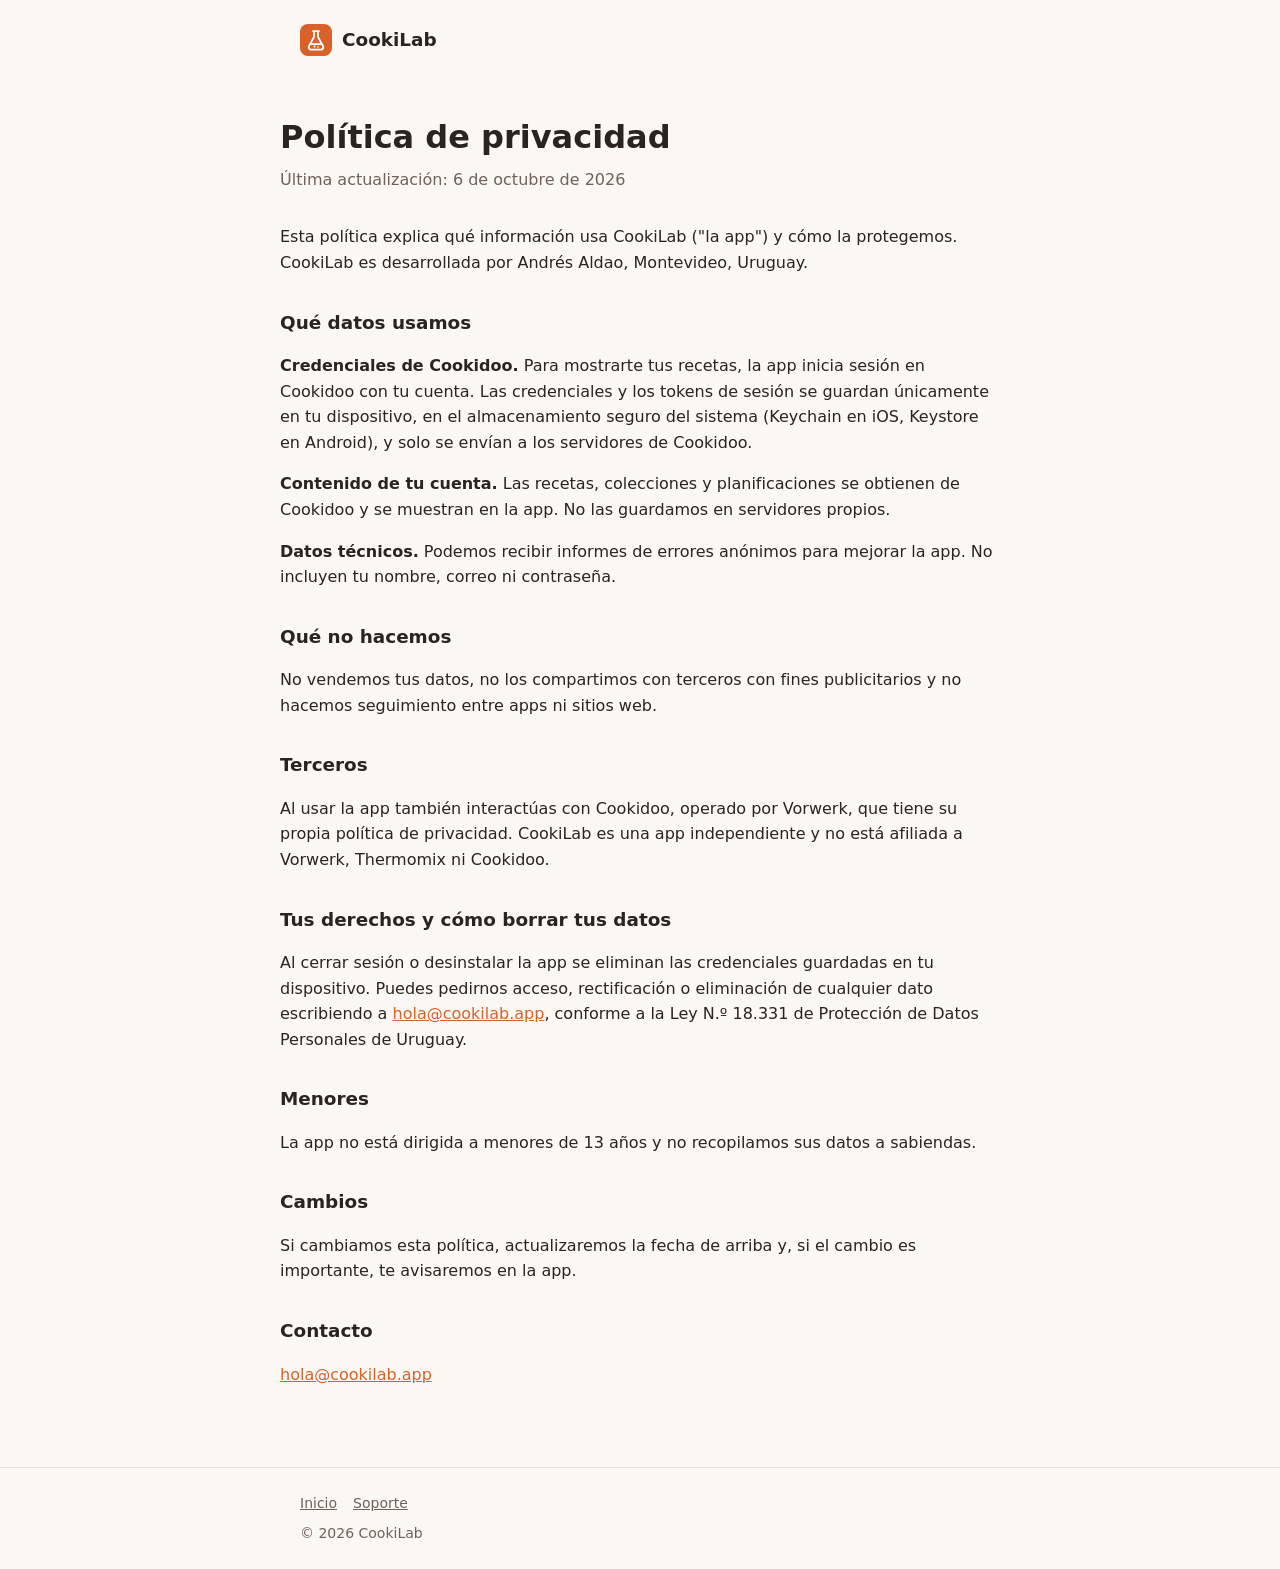
==== privacidad/index.html @ 52639d00 "Add files via upload" ====
<!doctype html>
<html lang="es">
<head>
  <meta charset="utf-8">
  <meta name="viewport" content="width=device-width, initial-scale=1">
  <title>Política de privacidad · CookiLab</title>
  <link rel="icon" href="/logo.svg" type="image/svg+xml">
  <link rel="stylesheet" href="/style.css">
</head>
<body>
  <header><div class="wrap"><a class="brand" href="/"><img src="/logo.svg" alt="" width="32" height="32">CookiLab</a></div></header>
  <main class="wrap doc">
    <!-- BORRADOR: revisar que coincida con lo que la app hace realmente antes de publicarla en las tiendas. -->
    <h1>Política de privacidad</h1>
    <p class="updated">Última actualización: 6 de octubre de 2026</p>

    <p>Esta política explica qué información usa CookiLab ("la app") y cómo la protegemos. CookiLab es desarrollada por Andrés Aldao, Montevideo, Uruguay.</p>

    <h2>Qué datos usamos</h2>
    <p><strong>Credenciales de Cookidoo.</strong> Para mostrarte tus recetas, la app inicia sesión en Cookidoo con tu cuenta. Las credenciales y los tokens de sesión se guardan únicamente en tu dispositivo, en el almacenamiento seguro del sistema (Keychain en iOS, Keystore en Android), y solo se envían a los servidores de Cookidoo.</p>
    <p><strong>Contenido de tu cuenta.</strong> Las recetas, colecciones y planificaciones se obtienen de Cookidoo y se muestran en la app. No las guardamos en servidores propios.</p>
    <p><strong>Datos técnicos.</strong> Podemos recibir informes de errores anónimos para mejorar la app. No incluyen tu nombre, correo ni contraseña.</p>

    <h2>Qué no hacemos</h2>
    <p>No vendemos tus datos, no los compartimos con terceros con fines publicitarios y no hacemos seguimiento entre apps ni sitios web.</p>

    <h2>Terceros</h2>
    <p>Al usar la app también interactúas con Cookidoo, operado por Vorwerk, que tiene su propia política de privacidad. CookiLab es una app independiente y no está afiliada a Vorwerk, Thermomix ni Cookidoo.</p>

    <h2>Tus derechos y cómo borrar tus datos</h2>
    <p>Al cerrar sesión o desinstalar la app se eliminan las credenciales guardadas en tu dispositivo. Puedes pedirnos acceso, rectificación o eliminación de cualquier dato escribiendo a <a href="mailto:hola@cookilab.app">hola@cookilab.app</a>, conforme a la Ley N.º 18.331 de Protección de Datos Personales de Uruguay.</p>

    <h2>Menores</h2>
    <p>La app no está dirigida a menores de 13 años y no recopilamos sus datos a sabiendas.</p>

    <h2>Cambios</h2>
    <p>Si cambiamos esta política, actualizaremos la fecha de arriba y, si el cambio es importante, te avisaremos en la app.</p>

    <h2>Contacto</h2>
    <p><a href="mailto:hola@cookilab.app">hola@cookilab.app</a></p>
  </main>
  <footer>
    <div class="wrap">
      <nav><a href="/">Inicio</a><a href="/soporte/">Soporte</a></nav>
      <div>© 2026 CookiLab</div>
    </div>
  </footer>
</body>
</html>
---- style.css ----
:root {
  --bg: #fbf7f2;
  --surface: #ffffff;
  --text: #2b2320;
  --muted: #6f625b;
  --accent: #d9622b;
  --accent-ink: #ffffff;
  --border: #eadfd5;
}
@media (prefers-color-scheme: dark) {
  :root {
    --bg: #1b1715;
    --surface: #25201d;
    --text: #f3ebe4;
    --muted: #b3a59b;
    --accent: #ef7a43;
    --accent-ink: #1b1715;
    --border: #3a322d;
  }
}
* { box-sizing: border-box; }
html, body { margin: 0; }
body {
  background: var(--bg);
  color: var(--text);
  font-family: system-ui, -apple-system, "Segoe UI", Roboto, sans-serif;
  line-height: 1.6;
  min-height: 100vh;
  display: flex;
  flex-direction: column;
}
a { color: var(--accent); }
.wrap { width: 100%; max-width: 720px; margin: 0 auto; padding: 0 20px; }

header { padding: 24px 0; }
.brand { display: inline-flex; align-items: center; gap: 10px; text-decoration: none; color: var(--text); font-weight: 700; font-size: 1.15rem; }
.brand svg { width: 32px; height: 32px; }

main { flex: 1; }

.hero { text-align: center; padding: 48px 0 64px; }
.hero .logo { width: 96px; height: 96px; margin-bottom: 16px; }
.hero h1 { font-size: clamp(2.2rem, 7vw, 3.2rem); line-height: 1.1; margin: 0 0 12px; letter-spacing: -0.02em; }
.hero p { color: var(--muted); font-size: 1.15rem; margin: 0 auto 32px; max-width: 30em; }

.stores { display: flex; gap: 12px; justify-content: center; flex-wrap: wrap; }
.store {
  display: inline-flex; align-items: center; gap: 10px;
  padding: 12px 20px; border-radius: 12px;
  background: var(--text); color: var(--bg);
  text-decoration: none; font-weight: 600; min-width: 200px; justify-content: center;
}
.store small { display: block; font-weight: 400; font-size: 0.75rem; opacity: 0.8; line-height: 1.2; }
.store span { text-align: left; line-height: 1.2; }
.store svg { width: 24px; height: 24px; flex: none; }
.store.soon { opacity: 0.55; pointer-events: none; }

.features { display: grid; grid-template-columns: repeat(auto-fit, minmax(180px, 1fr)); gap: 16px; padding-bottom: 64px; }
.card { background: var(--surface); border: 1px solid var(--border); border-radius: 16px; padding: 20px; }
.card h3 { margin: 0 0 6px; font-size: 1rem; }
.card p { margin: 0; color: var(--muted); font-size: 0.95rem; }

.doc { padding: 24px 0 64px; }
.doc h1 { font-size: 2rem; margin: 0 0 4px; }
.doc .updated { color: var(--muted); margin: 0 0 32px; }
.doc h2 { font-size: 1.15rem; margin: 32px 0 8px; }

footer { border-top: 1px solid var(--border); padding: 24px 0; color: var(--muted); font-size: 0.875rem; }
footer nav { display: flex; gap: 16px; margin-bottom: 8px; flex-wrap: wrap; }
footer a { color: var(--muted); }
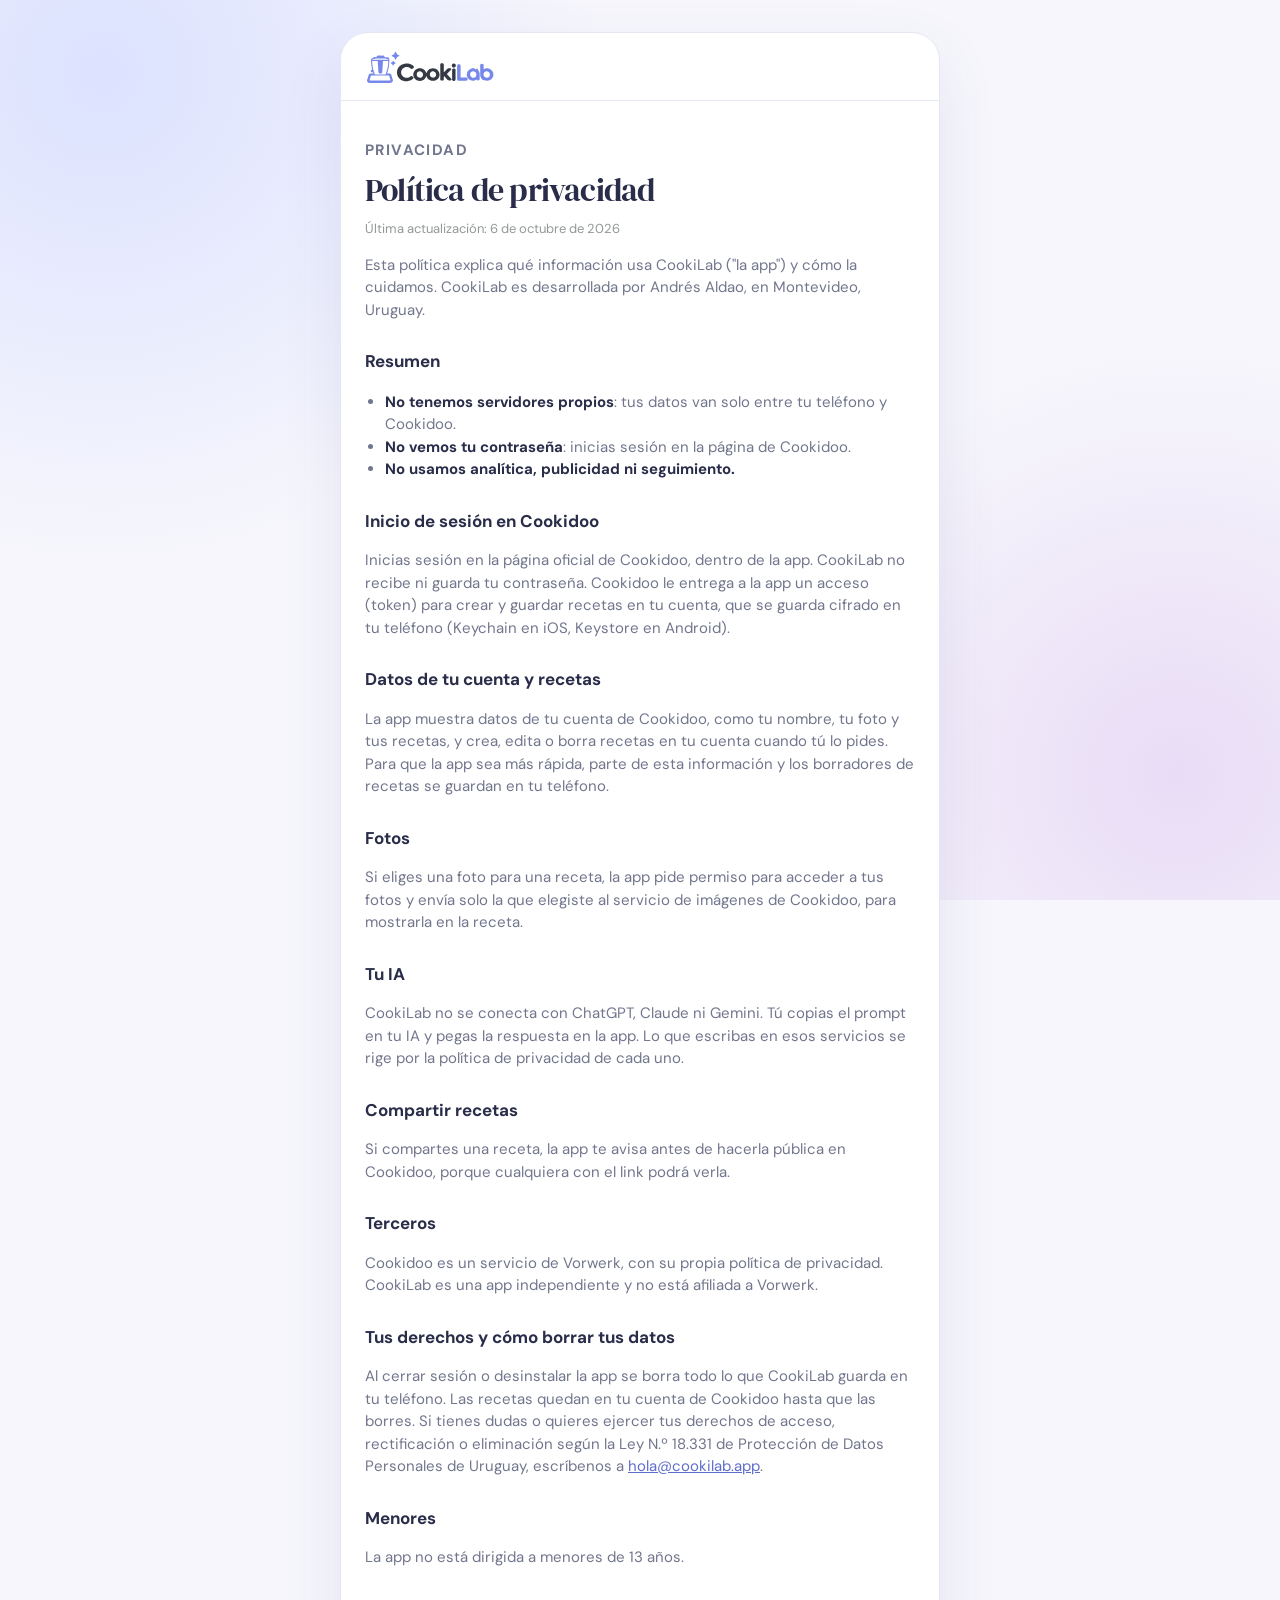
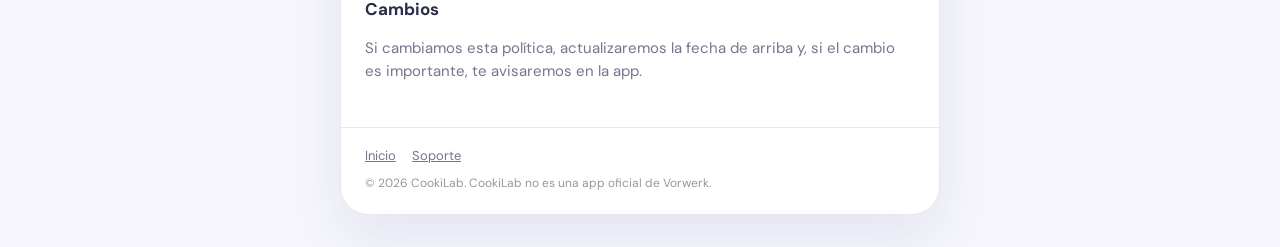
==== commit 362632ca: "Usar la identidad visual de la app: tokens, tipografías, logo e íconos Actualiza también la política" ====
--- a/privacidad/index.html
+++ b/privacidad/index.html
@@ -4,46 +4,68 @@
   <meta charset="utf-8">
   <meta name="viewport" content="width=device-width, initial-scale=1">
   <title>Política de privacidad · CookiLab</title>
-  <link rel="icon" href="/logo.svg" type="image/svg+xml">
+  <meta name="theme-color" content="#f6f6fc" media="(prefers-color-scheme: light)">
+  <meta name="theme-color" content="#161827" media="(prefers-color-scheme: dark)">
+  <link rel="icon" href="/img/favicon-32.png" type="image/png">
+  <link rel="apple-touch-icon" href="/img/apple-touch-icon.png">
+  <link rel="preconnect" href="https://fonts.googleapis.com">
+  <link rel="preconnect" href="https://fonts.gstatic.com" crossorigin>
+  <link href="https://fonts.googleapis.com/css2?family=DM+Sans:wght@400;500;700&family=DM+Serif+Display:ital@0;1&display=swap" rel="stylesheet">
   <link rel="stylesheet" href="/style.css">
 </head>
 <body>
-  <header><div class="wrap"><a class="brand" href="/"><img src="/logo.svg" alt="" width="32" height="32">CookiLab</a></div></header>
-  <main class="wrap doc">
-    <!-- BORRADOR: revisar que coincida con lo que la app hace realmente antes de publicarla en las tiendas. -->
-    <h1>Política de privacidad</h1>
-    <p class="updated">Última actualización: 6 de octubre de 2026</p>
+  <div class="app-card">
+    <header class="app-header">
+      <a href="/"><img src="/img/logo.svg" alt="CookiLab" width="131" height="34"></a>
+    </header>
 
-    <p>Esta política explica qué información usa CookiLab ("la app") y cómo la protegemos. CookiLab es desarrollada por Andrés Aldao, Montevideo, Uruguay.</p>
+    <!-- BORRADOR: revisar que coincida con lo que hace la app antes de publicarla en las tiendas. -->
+    <main class="app-body doc">
+      <p class="eyebrow">Privacidad</p>
+      <h1 class="display">Política de privacidad</h1>
+      <p class="updated">Última actualización: 6 de octubre de 2026</p>
 
-    <h2>Qué datos usamos</h2>
-    <p><strong>Credenciales de Cookidoo.</strong> Para mostrarte tus recetas, la app inicia sesión en Cookidoo con tu cuenta. Las credenciales y los tokens de sesión se guardan únicamente en tu dispositivo, en el almacenamiento seguro del sistema (Keychain en iOS, Keystore en Android), y solo se envían a los servidores de Cookidoo.</p>
-    <p><strong>Contenido de tu cuenta.</strong> Las recetas, colecciones y planificaciones se obtienen de Cookidoo y se muestran en la app. No las guardamos en servidores propios.</p>
-    <p><strong>Datos técnicos.</strong> Podemos recibir informes de errores anónimos para mejorar la app. No incluyen tu nombre, correo ni contraseña.</p>
+      <p>Esta política explica qué información usa CookiLab ("la app") y cómo la cuidamos. CookiLab es desarrollada por Andrés Aldao, en Montevideo, Uruguay.</p>
 
-    <h2>Qué no hacemos</h2>
-    <p>No vendemos tus datos, no los compartimos con terceros con fines publicitarios y no hacemos seguimiento entre apps ni sitios web.</p>
+      <h2>Resumen</h2>
+      <ul>
+        <li><strong>No tenemos servidores propios</strong>: tus datos van solo entre tu teléfono y Cookidoo.</li>
+        <li><strong>No vemos tu contraseña</strong>: inicias sesión en la página de Cookidoo.</li>
+        <li><strong>No usamos analítica, publicidad ni seguimiento.</strong></li>
+      </ul>
 
-    <h2>Terceros</h2>
-    <p>Al usar la app también interactúas con Cookidoo, operado por Vorwerk, que tiene su propia política de privacidad. CookiLab es una app independiente y no está afiliada a Vorwerk, Thermomix ni Cookidoo.</p>
+      <h2>Inicio de sesión en Cookidoo</h2>
+      <p>Inicias sesión en la página oficial de Cookidoo, dentro de la app. CookiLab no recibe ni guarda tu contraseña. Cookidoo le entrega a la app un acceso (token) para crear y guardar recetas en tu cuenta, que se guarda cifrado en tu teléfono (Keychain en iOS, Keystore en Android).</p>
 
-    <h2>Tus derechos y cómo borrar tus datos</h2>
-    <p>Al cerrar sesión o desinstalar la app se eliminan las credenciales guardadas en tu dispositivo. Puedes pedirnos acceso, rectificación o eliminación de cualquier dato escribiendo a <a href="mailto:hola@cookilab.app">hola@cookilab.app</a>, conforme a la Ley N.º 18.331 de Protección de Datos Personales de Uruguay.</p>
+      <h2>Datos de tu cuenta y recetas</h2>
+      <p>La app muestra datos de tu cuenta de Cookidoo, como tu nombre, tu foto y tus recetas, y crea, edita o borra recetas en tu cuenta cuando tú lo pides. Para que la app sea más rápida, parte de esta información y los borradores de recetas se guardan en tu teléfono.</p>
 
-    <h2>Menores</h2>
-    <p>La app no está dirigida a menores de 13 años y no recopilamos sus datos a sabiendas.</p>
+      <h2>Fotos</h2>
+      <p>Si eliges una foto para una receta, la app pide permiso para acceder a tus fotos y envía solo la que elegiste al servicio de imágenes de Cookidoo, para mostrarla en la receta.</p>
 
-    <h2>Cambios</h2>
-    <p>Si cambiamos esta política, actualizaremos la fecha de arriba y, si el cambio es importante, te avisaremos en la app.</p>
+      <h2>Tu IA</h2>
+      <p>CookiLab no se conecta con ChatGPT, Claude ni Gemini. Tú copias el prompt en tu IA y pegas la respuesta en la app. Lo que escribas en esos servicios se rige por la política de privacidad de cada uno.</p>
 
-    <h2>Contacto</h2>
-    <p><a href="mailto:hola@cookilab.app">hola@cookilab.app</a></p>
-  </main>
-  <footer>
-    <div class="wrap">
+      <h2>Compartir recetas</h2>
+      <p>Si compartes una receta, la app te avisa antes de hacerla pública en Cookidoo, porque cualquiera con el link podrá verla.</p>
+
+      <h2>Terceros</h2>
+      <p>Cookidoo es un servicio de Vorwerk, con su propia política de privacidad. CookiLab es una app independiente y no está afiliada a Vorwerk.</p>
+
+      <h2>Tus derechos y cómo borrar tus datos</h2>
+      <p>Al cerrar sesión o desinstalar la app se borra todo lo que CookiLab guarda en tu teléfono. Las recetas quedan en tu cuenta de Cookidoo hasta que las borres. Si tienes dudas o quieres ejercer tus derechos de acceso, rectificación o eliminación según la Ley N.º 18.331 de Protección de Datos Personales de Uruguay, escríbenos a <a href="mailto:hola@cookilab.app">hola@cookilab.app</a>.</p>
+
+      <h2>Menores</h2>
+      <p>La app no está dirigida a menores de 13 años.</p>
+
+      <h2>Cambios</h2>
+      <p>Si cambiamos esta política, actualizaremos la fecha de arriba y, si el cambio es importante, te avisaremos en la app.</p>
+    </main>
+
+    <footer class="app-footer">
       <nav><a href="/">Inicio</a><a href="/soporte/">Soporte</a></nav>
-      <div>© 2026 CookiLab</div>
-    </div>
-  </footer>
+      <p>© 2026 CookiLab. CookiLab no es una app oficial de Vorwerk.</p>
+    </footer>
+  </div>
 </body>
 </html>
--- a/style.css
+++ b/style.css
@@ -1,70 +1,165 @@
+/* Tokens from cookilab/design/tokens.json */
 :root {
-  --bg: #fbf7f2;
-  --surface: #ffffff;
-  --text: #2b2320;
-  --muted: #6f625b;
-  --accent: #d9622b;
-  --accent-ink: #ffffff;
-  --border: #eadfd5;
+  --cream: #f6f6fc;
+  --paper: #ffffff;
+  --note: #f7f7fd;
+  --line: #e5e7f2;
+  --line-note: #ebecf6;
+  --ink: #292d49;
+  --muted: #72768d;
+  --faint: #929a95;
+  --brand: #7888e3;
+  --brand-text: #5e6dcc;
+  --brand-soft: #eff1ff;
+  --gradient-from: #8392e9;
+  --gradient-to: #5e6dcc;
+  --on-brand: #ffffff;
+  --blob-1: #dce2ff;
+  --blob-2: #e9dcf6;
+  --shadow-item: 0 2px 8px rgba(75, 83, 145, 0.06);
+  --shadow-primary: 0 10px 28px rgba(120, 136, 227, 0.3);
+  --shadow-card: 0 24px 60px rgba(75, 83, 145, 0.1);
+  --serif: "DM Serif Display", Georgia, serif;
+  --sans: "DM Sans", ui-sans-serif, system-ui, sans-serif;
 }
 @media (prefers-color-scheme: dark) {
   :root {
-    --bg: #1b1715;
-    --surface: #25201d;
-    --text: #f3ebe4;
-    --muted: #b3a59b;
-    --accent: #ef7a43;
-    --accent-ink: #1b1715;
-    --border: #3a322d;
+    --cream: #161827;
+    --paper: #1f2236;
+    --note: #232641;
+    --line: #33375a;
+    --line-note: #33375a;
+    --ink: #ecedf7;
+    --muted: #a3a7c2;
+    --faint: #8a8fae;
+    --brand: #9aa6f0;
+    --brand-text: #b3bcf5;
+    --brand-soft: #262a4a;
+    --gradient-from: #7485e4;
+    --gradient-to: #5363c2;
+    --blob-1: #23284a;
+    --blob-2: #2a2340;
+    --shadow-item: 0 0 0 1px rgba(255, 255, 255, 0.04);
+    --shadow-primary: 0 10px 28px rgba(0, 0, 0, 0.45);
+    --shadow-card: 0 24px 60px rgba(0, 0, 0, 0.35);
   }
 }
+
 * { box-sizing: border-box; }
 html, body { margin: 0; }
 body {
-  background: var(--bg);
-  color: var(--text);
-  font-family: system-ui, -apple-system, "Segoe UI", Roboto, sans-serif;
-  line-height: 1.6;
   min-height: 100vh;
-  display: flex;
-  flex-direction: column;
+  font-family: var(--sans);
+  font-size: 16px;
+  line-height: 1.5;
+  color: var(--ink);
+  background:
+    radial-gradient(circle at 8% 8%, var(--blob-1), transparent 34%),
+    radial-gradient(circle at 92% 86%, var(--blob-2), transparent 30%),
+    var(--cream);
+  background-attachment: fixed;
+  padding: 32px 16px;
 }
-a { color: var(--accent); }
-.wrap { width: 100%; max-width: 720px; margin: 0 auto; padding: 0 20px; }
+a { color: var(--brand-text); }
 
-header { padding: 24px 0; }
-.brand { display: inline-flex; align-items: center; gap: 10px; text-decoration: none; color: var(--text); font-weight: 700; font-size: 1.15rem; }
-.brand svg { width: 32px; height: 32px; }
+.app-card {
+  width: min(100%, 600px);
+  margin: 0 auto;
+  background: var(--paper);
+  border: 1px solid var(--line);
+  border-radius: 28px;
+  box-shadow: var(--shadow-card);
+  overflow: hidden;
+}
+.app-header {
+  display: flex; align-items: center;
+  height: 68px; padding: 0 24px;
+  border-bottom: 1px solid var(--line);
+}
+.app-header img { height: 34px; width: auto; display: block; }
+.app-body { padding: 38px 24px 30px; }
 
-main { flex: 1; }
+/* Type */
+.eyebrow {
+  font-size: 13px; font-weight: 700; letter-spacing: 1.4px; text-transform: uppercase;
+  color: var(--brand-text); margin: 0 0 12px;
+}
+.hero {
+  font-family: var(--serif); font-weight: 400;
+  font-size: 39px; line-height: 1.02; letter-spacing: -1.2px;
+  margin: 0 0 18px;
+}
+.hero em { display: block; color: var(--brand); }
+.display {
+  font-family: var(--serif); font-weight: 400;
+  font-size: 32px; line-height: 1.06; letter-spacing: -0.8px;
+  margin: 0 0 12px;
+}
+.lead { color: var(--muted); font-size: 16px; margin: 0 0 28px; }
+.section {
+  font-size: 13px; font-weight: 700; letter-spacing: 1px; text-transform: uppercase;
+  color: var(--muted); margin: 0 0 14px;
+}
+@media (min-width: 420px) {
+  .hero { font-size: 46px; }
+}
 
-.hero { text-align: center; padding: 48px 0 64px; }
-.hero .logo { width: 96px; height: 96px; margin-bottom: 16px; }
-.hero h1 { font-size: clamp(2.2rem, 7vw, 3.2rem); line-height: 1.1; margin: 0 0 12px; letter-spacing: -0.02em; }
-.hero p { color: var(--muted); font-size: 1.15rem; margin: 0 auto 32px; max-width: 30em; }
+/* Store buttons */
+.stores { display: grid; gap: 10px; margin-bottom: 10px; }
+@media (min-width: 480px) { .stores { grid-template-columns: 1fr 1fr; } }
+.button {
+  display: flex; align-items: center; justify-content: center; gap: 10px;
+  min-height: 50px; padding: 8px 20px; border-radius: 13px;
+  color: var(--on-brand); text-decoration: none;
+  background: linear-gradient(135deg, var(--gradient-from), var(--gradient-to));
+  box-shadow: var(--shadow-primary);
+  font-weight: 700; font-size: 15px; line-height: 1.15;
+  transition: transform .18s, box-shadow .18s;
+}
+.button:hover { transform: translateY(-1px); }
+.button svg { width: 22px; height: 22px; flex: none; }
+.button span { text-align: left; }
+.button small { display: block; font-weight: 500; font-size: 11px; opacity: .85; }
+.button.soon { opacity: .45; pointer-events: none; box-shadow: none; }
+.store-note { font-size: 13px; color: var(--muted); margin: 0 0 34px; text-align: center; }
 
-.stores { display: flex; gap: 12px; justify-content: center; flex-wrap: wrap; }
-.store {
-  display: inline-flex; align-items: center; gap: 10px;
-  padding: 12px 20px; border-radius: 12px;
-  background: var(--text); color: var(--bg);
-  text-decoration: none; font-weight: 600; min-width: 200px; justify-content: center;
+/* Note */
+.note {
+  display: flex; gap: 12px; padding: 14px;
+  background: var(--note); border: 1px solid var(--line-note); border-radius: 15px;
+  margin-bottom: 34px;
 }
-.store small { display: block; font-weight: 400; font-size: 0.75rem; opacity: 0.8; line-height: 1.2; }
-.store span { text-align: left; line-height: 1.2; }
-.store svg { width: 24px; height: 24px; flex: none; }
-.store.soon { opacity: 0.55; pointer-events: none; }
+.note svg { width: 22px; height: 22px; color: var(--brand); flex: none; margin-top: 1px; }
+.note strong { display: block; font-size: 15px; }
+.note p { margin: 2px 0 0; color: var(--muted); font-size: 14px; }
 
-.features { display: grid; grid-template-columns: repeat(auto-fit, minmax(180px, 1fr)); gap: 16px; padding-bottom: 64px; }
-.card { background: var(--surface); border: 1px solid var(--border); border-radius: 16px; padding: 20px; }
-.card h3 { margin: 0 0 6px; font-size: 1rem; }
-.card p { margin: 0; color: var(--muted); font-size: 0.95rem; }
+/* Steps */
+.steps { list-style: none; padding: 0; margin: 0 0 8px; display: grid; gap: 10px; }
+.step {
+  display: flex; gap: 14px; align-items: flex-start;
+  padding: 16px; background: var(--paper);
+  border: 1px solid var(--line); border-radius: 16px; box-shadow: var(--shadow-item);
+}
+.step-num {
+  width: 34px; height: 34px; flex: none; border-radius: 11px;
+  display: grid; place-items: center;
+  background: var(--brand-soft); color: var(--brand-text); font-weight: 700; font-size: 15px;
+}
+.step h3 { margin: 0 0 2px; font-size: 15px; font-weight: 700; }
+.step p { margin: 0; color: var(--muted); font-size: 14px; }
 
-.doc { padding: 24px 0 64px; }
-.doc h1 { font-size: 2rem; margin: 0 0 4px; }
-.doc .updated { color: var(--muted); margin: 0 0 32px; }
-.doc h2 { font-size: 1.15rem; margin: 32px 0 8px; }
+/* Documents (privacy, support) */
+.doc h2 { font-size: 17px; font-weight: 700; margin: 28px 0 6px; }
+.doc p, .doc li { color: var(--muted); font-size: 15px; }
+.doc p strong, .doc li strong { color: var(--ink); }
+.doc .updated { font-size: 13px; color: var(--faint); margin: 0 0 8px; }
+.doc ul { padding-left: 20px; }
 
-footer { border-top: 1px solid var(--border); padding: 24px 0; color: var(--muted); font-size: 0.875rem; }
-footer nav { display: flex; gap: 16px; margin-bottom: 8px; flex-wrap: wrap; }
-footer a { color: var(--muted); }
+/* Footer */
+.app-footer {
+  border-top: 1px solid var(--line); padding: 18px 24px 22px;
+  font-size: 12px; color: var(--faint);
+}
+.app-footer nav { display: flex; gap: 16px; margin-bottom: 8px; font-size: 13px; }
+.app-footer nav a { color: var(--muted); }
+.app-footer p { margin: 0; }
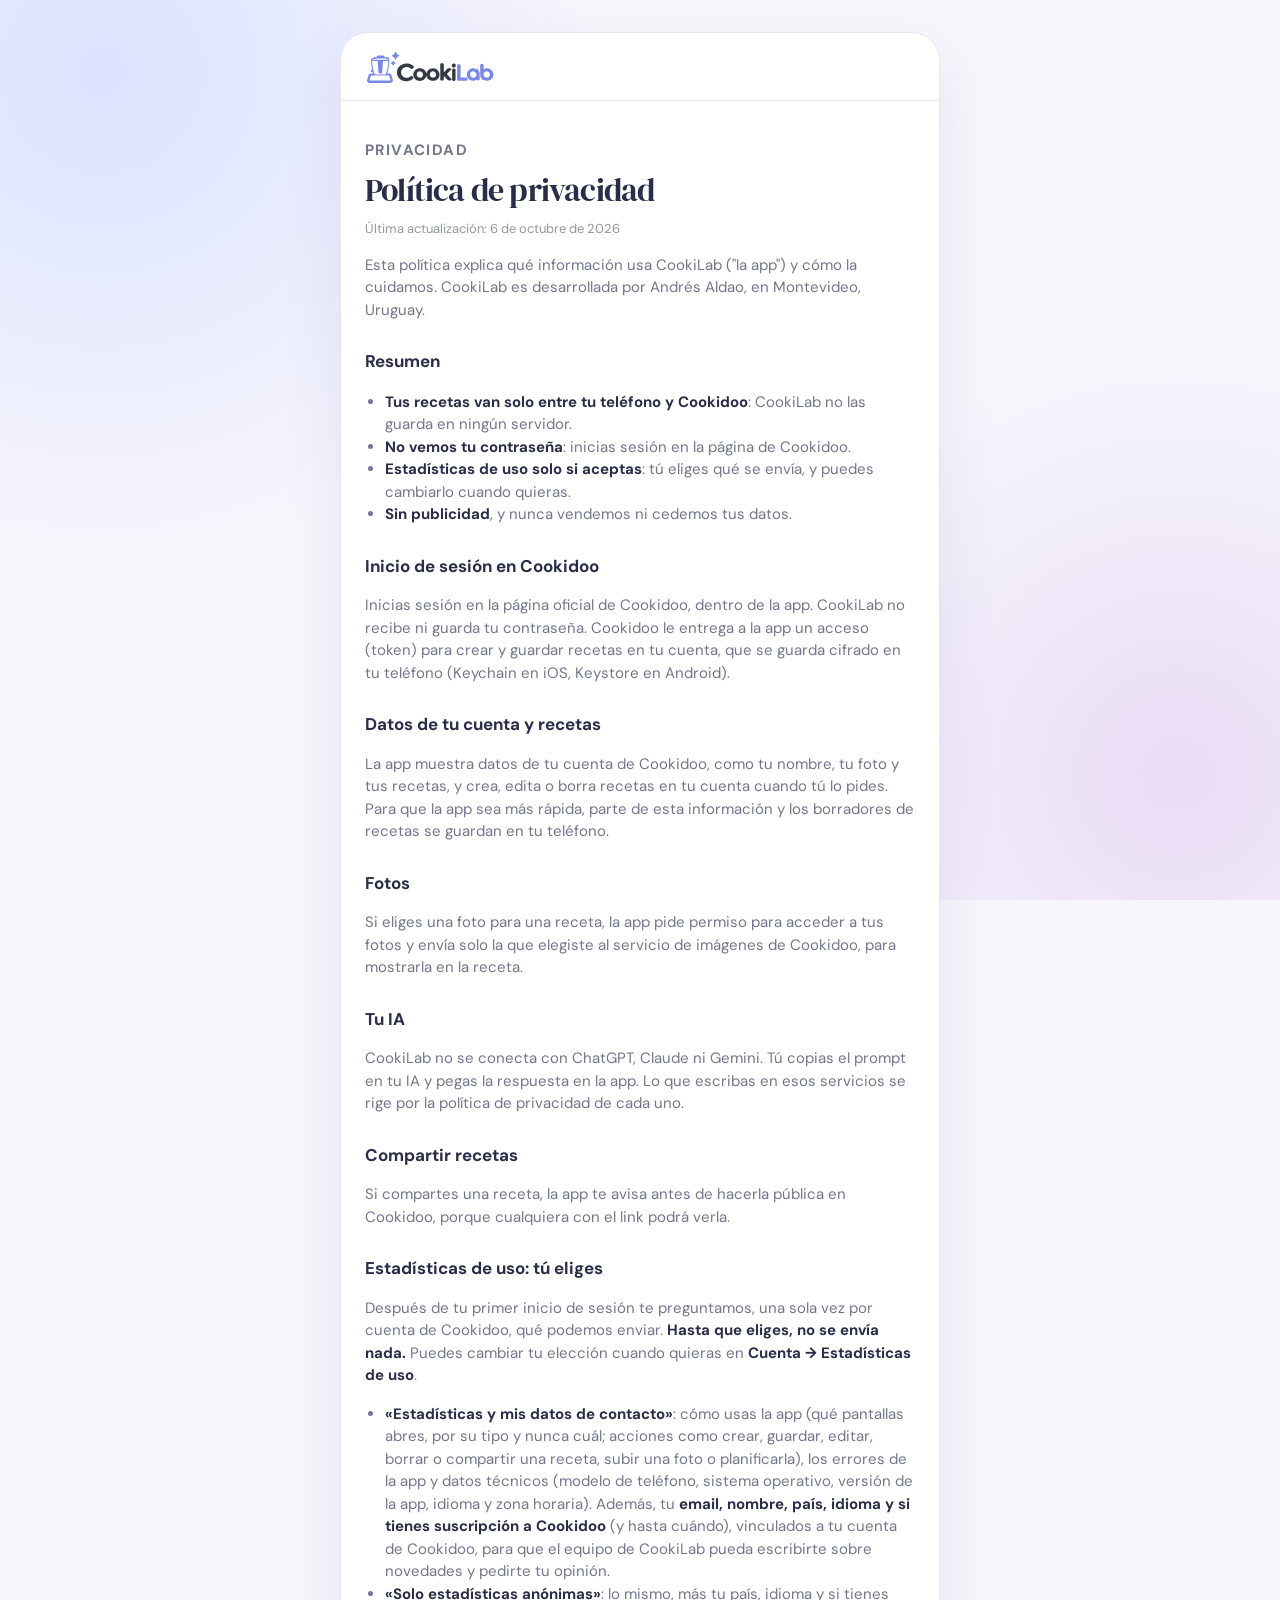
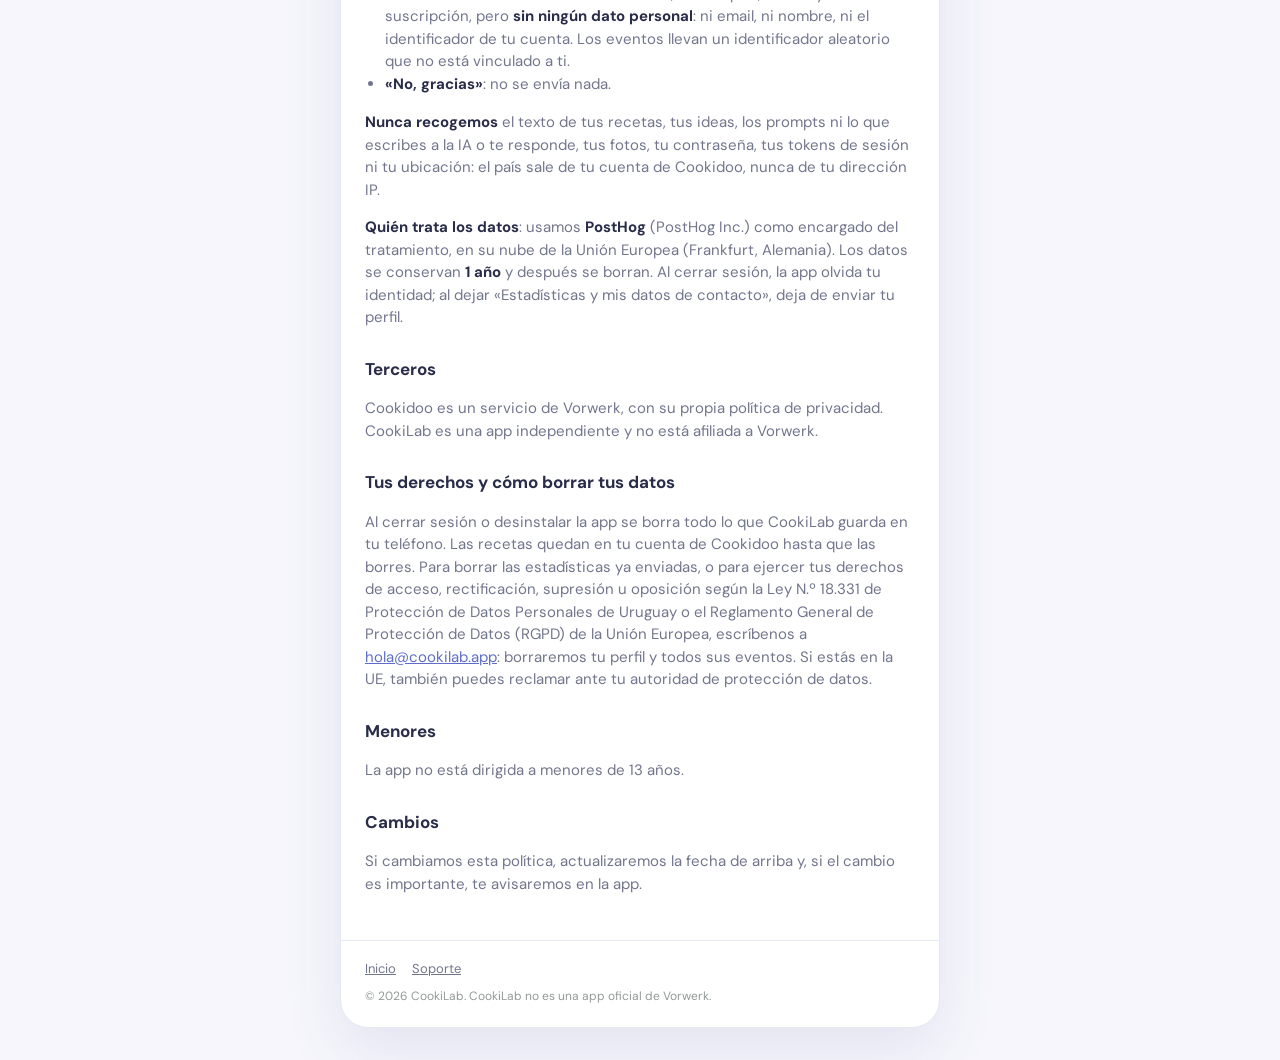
==== commit 8092cfa4: "Privacidad: estadísticas de uso con PostHog, solo si el usuario acepta La app 0.5.0 pregunta qué pue" ====
--- a/privacidad/index.html
+++ b/privacidad/index.html
@@ -19,7 +19,7 @@
       <a href="/"><img src="/img/logo.svg" alt="CookiLab" width="131" height="34"></a>
     </header>
 
-    <!-- BORRADOR: revisar que coincida con lo que hace la app antes de publicarla en las tiendas. -->
+    <!-- Mantener igual que docs/PRIVACY.md en el repo de la app (cookilab). -->
     <main class="app-body doc">
       <p class="eyebrow">Privacidad</p>
       <h1 class="display">Política de privacidad</h1>
@@ -29,9 +29,10 @@
 
       <h2>Resumen</h2>
       <ul>
-        <li><strong>No tenemos servidores propios</strong>: tus datos van solo entre tu teléfono y Cookidoo.</li>
+        <li><strong>Tus recetas van solo entre tu teléfono y Cookidoo</strong>: CookiLab no las guarda en ningún servidor.</li>
         <li><strong>No vemos tu contraseña</strong>: inicias sesión en la página de Cookidoo.</li>
-        <li><strong>No usamos analítica, publicidad ni seguimiento.</strong></li>
+        <li><strong>Estadísticas de uso solo si aceptas</strong>: tú eliges qué se envía, y puedes cambiarlo cuando quieras.</li>
+        <li><strong>Sin publicidad</strong>, y nunca vendemos ni cedemos tus datos.</li>
       </ul>
 
       <h2>Inicio de sesión en Cookidoo</h2>
@@ -49,11 +50,21 @@
       <h2>Compartir recetas</h2>
       <p>Si compartes una receta, la app te avisa antes de hacerla pública en Cookidoo, porque cualquiera con el link podrá verla.</p>
 
+      <h2>Estadísticas de uso: tú eliges</h2>
+      <p>Después de tu primer inicio de sesión te preguntamos, una sola vez por cuenta de Cookidoo, qué podemos enviar. <strong>Hasta que eliges, no se envía nada.</strong> Puedes cambiar tu elección cuando quieras en <strong>Cuenta → Estadísticas de uso</strong>.</p>
+      <ul>
+        <li><strong>«Estadísticas y mis datos de contacto»</strong>: cómo usas la app (qué pantallas abres, por su tipo y nunca cuál; acciones como crear, guardar, editar, borrar o compartir una receta, subir una foto o planificarla), los errores de la app y datos técnicos (modelo de teléfono, sistema operativo, versión de la app, idioma y zona horaria). Además, tu <strong>email, nombre, país, idioma y si tienes suscripción a Cookidoo</strong> (y hasta cuándo), vinculados a tu cuenta de Cookidoo, para que el equipo de CookiLab pueda escribirte sobre novedades y pedirte tu opinión.</li>
+        <li><strong>«Solo estadísticas anónimas»</strong>: lo mismo, más tu país, idioma y si tienes suscripción, pero <strong>sin ningún dato personal</strong>: ni email, ni nombre, ni el identificador de tu cuenta. Los eventos llevan un identificador aleatorio que no está vinculado a ti.</li>
+        <li><strong>«No, gracias»</strong>: no se envía nada.</li>
+      </ul>
+      <p><strong>Nunca recogemos</strong> el texto de tus recetas, tus ideas, los prompts ni lo que escribes a la IA o te responde, tus fotos, tu contraseña, tus tokens de sesión ni tu ubicación: el país sale de tu cuenta de Cookidoo, nunca de tu dirección IP.</p>
+      <p><strong>Quién trata los datos</strong>: usamos <strong>PostHog</strong> (PostHog Inc.) como encargado del tratamiento, en su nube de la Unión Europea (Frankfurt, Alemania). Los datos se conservan <strong>1 año</strong> y después se borran. Al cerrar sesión, la app olvida tu identidad; al dejar «Estadísticas y mis datos de contacto», deja de enviar tu perfil.</p>
+
       <h2>Terceros</h2>
       <p>Cookidoo es un servicio de Vorwerk, con su propia política de privacidad. CookiLab es una app independiente y no está afiliada a Vorwerk.</p>
 
       <h2>Tus derechos y cómo borrar tus datos</h2>
-      <p>Al cerrar sesión o desinstalar la app se borra todo lo que CookiLab guarda en tu teléfono. Las recetas quedan en tu cuenta de Cookidoo hasta que las borres. Si tienes dudas o quieres ejercer tus derechos de acceso, rectificación o eliminación según la Ley N.º 18.331 de Protección de Datos Personales de Uruguay, escríbenos a <a href="mailto:hola@cookilab.app">hola@cookilab.app</a>.</p>
+      <p>Al cerrar sesión o desinstalar la app se borra todo lo que CookiLab guarda en tu teléfono. Las recetas quedan en tu cuenta de Cookidoo hasta que las borres. Para borrar las estadísticas ya enviadas, o para ejercer tus derechos de acceso, rectificación, supresión u oposición según la Ley N.º 18.331 de Protección de Datos Personales de Uruguay o el Reglamento General de Protección de Datos (RGPD) de la Unión Europea, escríbenos a <a href="mailto:hola@cookilab.app">hola@cookilab.app</a>: borraremos tu perfil y todos sus eventos. Si estás en la UE, también puedes reclamar ante tu autoridad de protección de datos.</p>
 
       <h2>Menores</h2>
       <p>La app no está dirigida a menores de 13 años.</p>
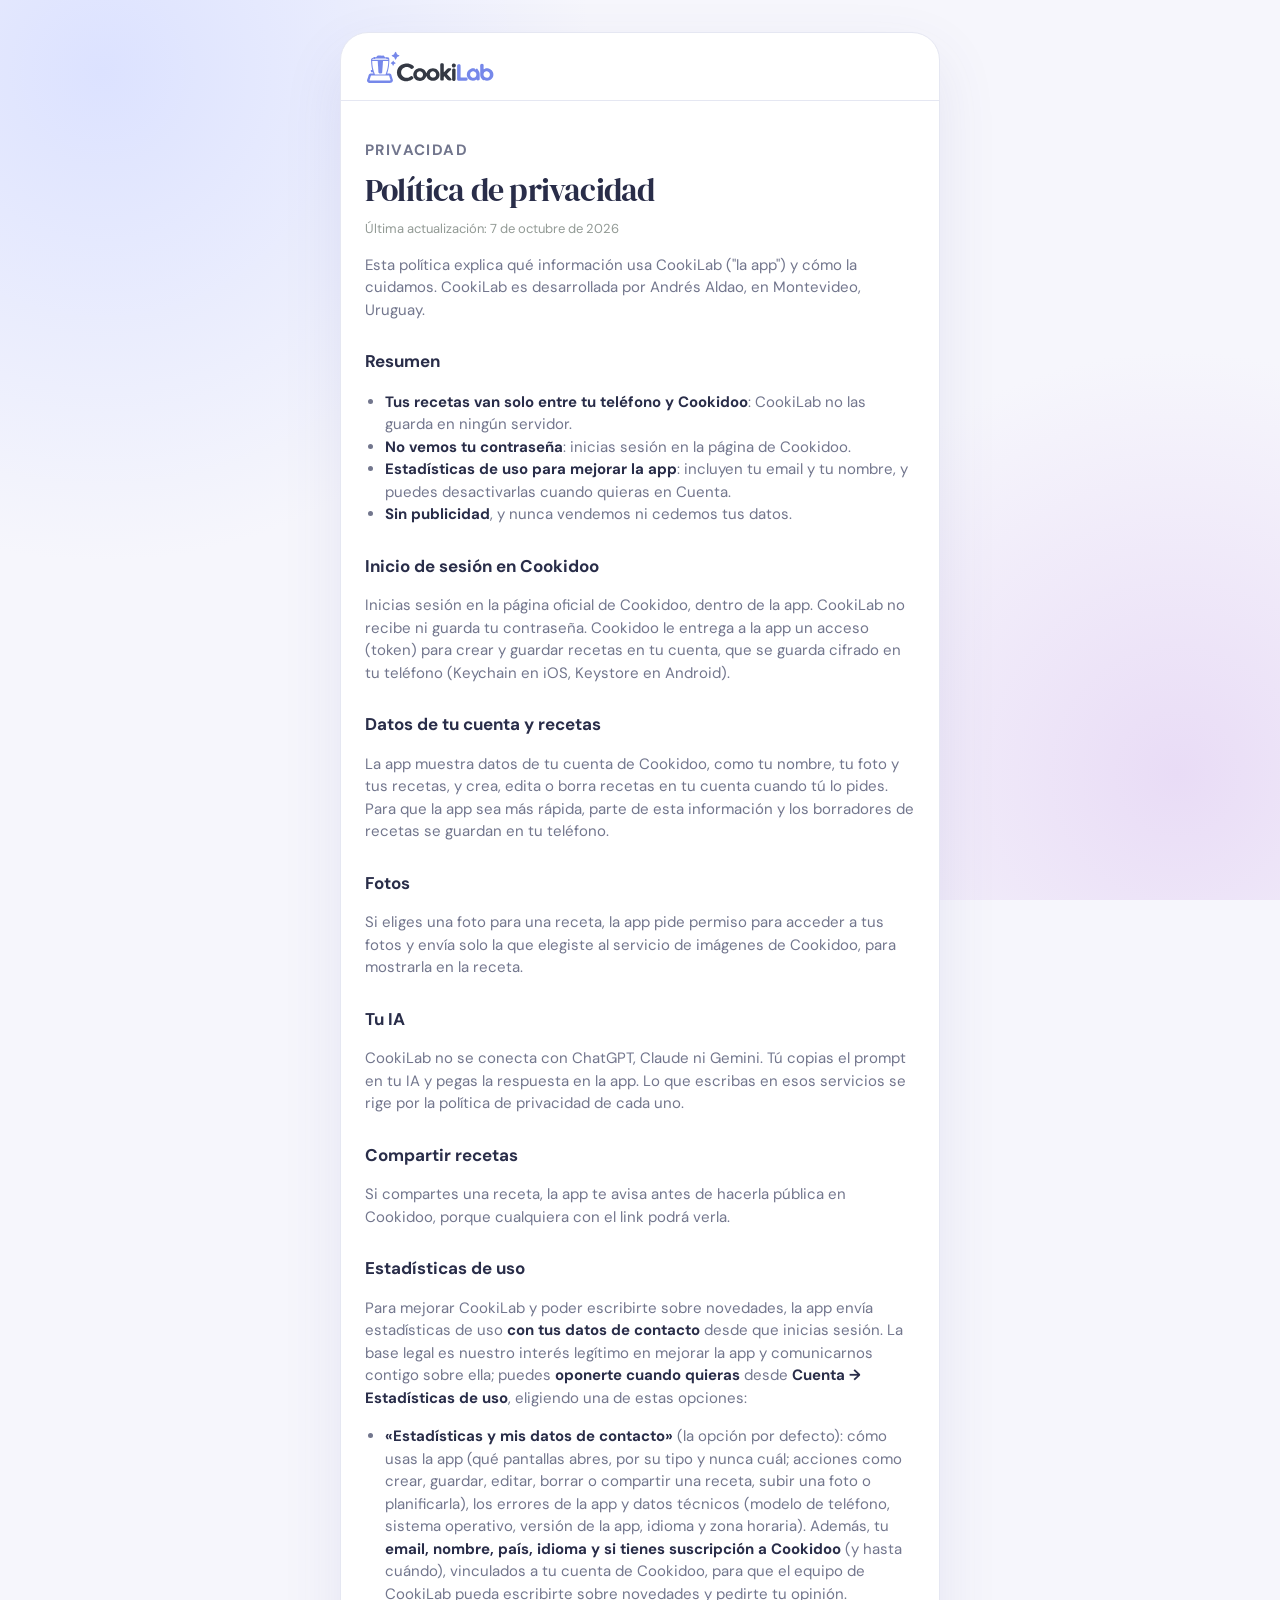
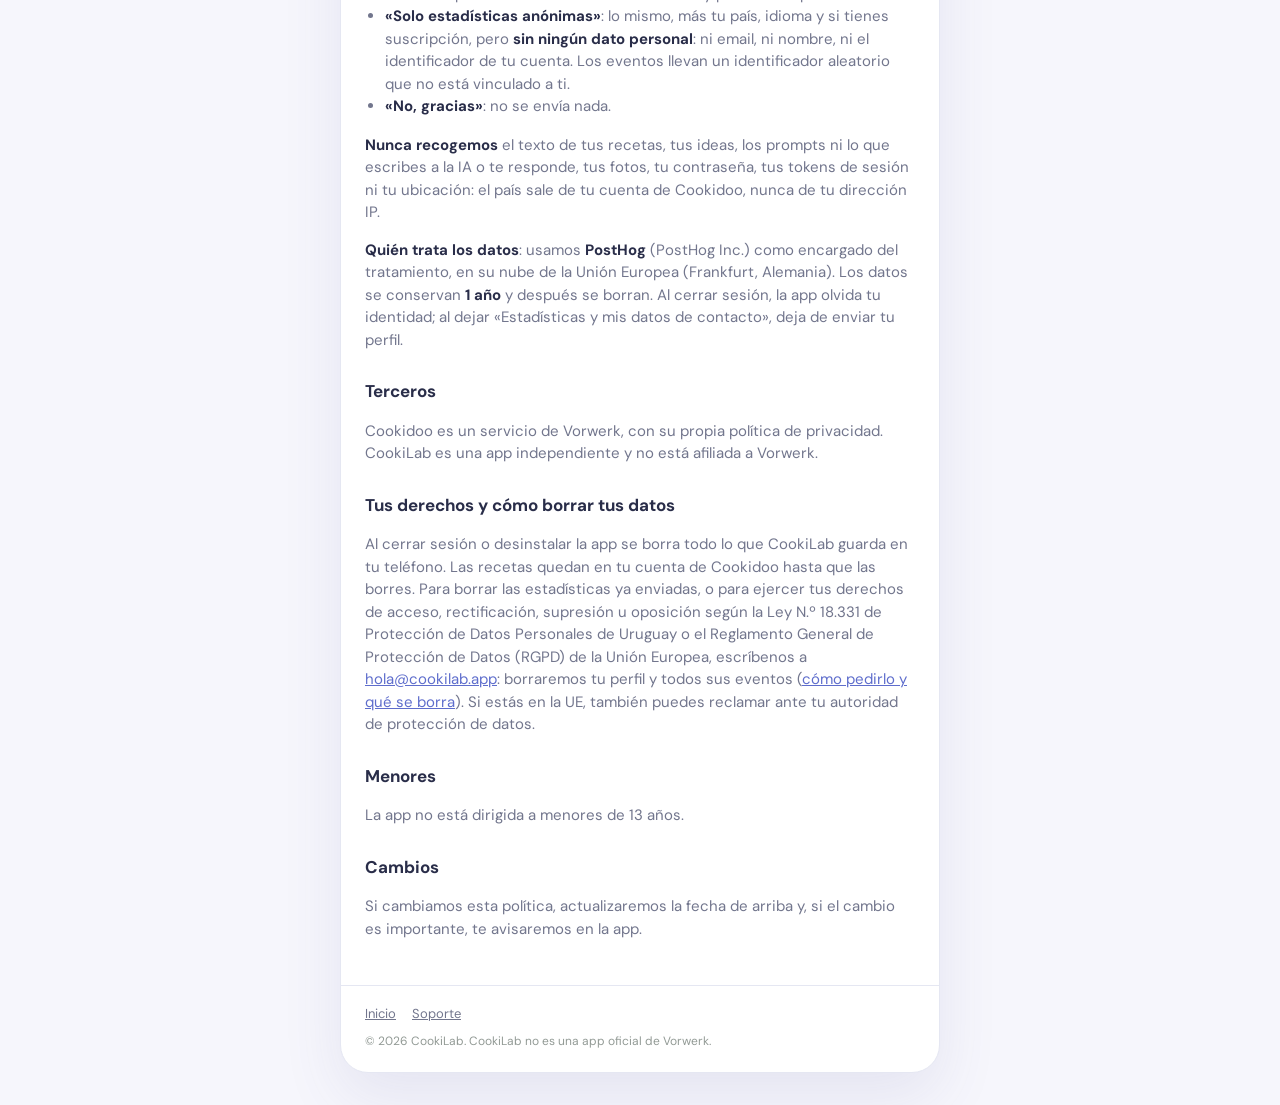
==== commit b2d31641: "Privacidad: estadísticas con datos de contacto por defecto, con opción de oponerse en Cuenta Co-Auth" ====
--- a/privacidad/index.html
+++ b/privacidad/index.html
@@ -23,7 +23,7 @@
     <main class="app-body doc">
       <p class="eyebrow">Privacidad</p>
       <h1 class="display">Política de privacidad</h1>
-      <p class="updated">Última actualización: 6 de octubre de 2026</p>
+      <p class="updated">Última actualización: 7 de octubre de 2026</p>
 
       <p>Esta política explica qué información usa CookiLab ("la app") y cómo la cuidamos. CookiLab es desarrollada por Andrés Aldao, en Montevideo, Uruguay.</p>
 
@@ -31,7 +31,7 @@
       <ul>
         <li><strong>Tus recetas van solo entre tu teléfono y Cookidoo</strong>: CookiLab no las guarda en ningún servidor.</li>
         <li><strong>No vemos tu contraseña</strong>: inicias sesión en la página de Cookidoo.</li>
-        <li><strong>Estadísticas de uso solo si aceptas</strong>: tú eliges qué se envía, y puedes cambiarlo cuando quieras.</li>
+        <li><strong>Estadísticas de uso para mejorar la app</strong>: incluyen tu email y tu nombre, y puedes desactivarlas cuando quieras en Cuenta.</li>
         <li><strong>Sin publicidad</strong>, y nunca vendemos ni cedemos tus datos.</li>
       </ul>
 
@@ -50,10 +50,10 @@
       <h2>Compartir recetas</h2>
       <p>Si compartes una receta, la app te avisa antes de hacerla pública en Cookidoo, porque cualquiera con el link podrá verla.</p>
 
-      <h2>Estadísticas de uso: tú eliges</h2>
-      <p>Después de tu primer inicio de sesión te preguntamos, una sola vez por cuenta de Cookidoo, qué podemos enviar. <strong>Hasta que eliges, no se envía nada.</strong> Puedes cambiar tu elección cuando quieras en <strong>Cuenta → Estadísticas de uso</strong>.</p>
+      <h2>Estadísticas de uso</h2>
+      <p>Para mejorar CookiLab y poder escribirte sobre novedades, la app envía estadísticas de uso <strong>con tus datos de contacto</strong> desde que inicias sesión. La base legal es nuestro interés legítimo en mejorar la app y comunicarnos contigo sobre ella; puedes <strong>oponerte cuando quieras</strong> desde <strong>Cuenta → Estadísticas de uso</strong>, eligiendo una de estas opciones:</p>
       <ul>
-        <li><strong>«Estadísticas y mis datos de contacto»</strong>: cómo usas la app (qué pantallas abres, por su tipo y nunca cuál; acciones como crear, guardar, editar, borrar o compartir una receta, subir una foto o planificarla), los errores de la app y datos técnicos (modelo de teléfono, sistema operativo, versión de la app, idioma y zona horaria). Además, tu <strong>email, nombre, país, idioma y si tienes suscripción a Cookidoo</strong> (y hasta cuándo), vinculados a tu cuenta de Cookidoo, para que el equipo de CookiLab pueda escribirte sobre novedades y pedirte tu opinión.</li>
+        <li><strong>«Estadísticas y mis datos de contacto»</strong> (la opción por defecto): cómo usas la app (qué pantallas abres, por su tipo y nunca cuál; acciones como crear, guardar, editar, borrar o compartir una receta, subir una foto o planificarla), los errores de la app y datos técnicos (modelo de teléfono, sistema operativo, versión de la app, idioma y zona horaria). Además, tu <strong>email, nombre, país, idioma y si tienes suscripción a Cookidoo</strong> (y hasta cuándo), vinculados a tu cuenta de Cookidoo, para que el equipo de CookiLab pueda escribirte sobre novedades y pedirte tu opinión.</li>
         <li><strong>«Solo estadísticas anónimas»</strong>: lo mismo, más tu país, idioma y si tienes suscripción, pero <strong>sin ningún dato personal</strong>: ni email, ni nombre, ni el identificador de tu cuenta. Los eventos llevan un identificador aleatorio que no está vinculado a ti.</li>
         <li><strong>«No, gracias»</strong>: no se envía nada.</li>
       </ul>
@@ -64,7 +64,7 @@
       <p>Cookidoo es un servicio de Vorwerk, con su propia política de privacidad. CookiLab es una app independiente y no está afiliada a Vorwerk.</p>
 
       <h2>Tus derechos y cómo borrar tus datos</h2>
-      <p>Al cerrar sesión o desinstalar la app se borra todo lo que CookiLab guarda en tu teléfono. Las recetas quedan en tu cuenta de Cookidoo hasta que las borres. Para borrar las estadísticas ya enviadas, o para ejercer tus derechos de acceso, rectificación, supresión u oposición según la Ley N.º 18.331 de Protección de Datos Personales de Uruguay o el Reglamento General de Protección de Datos (RGPD) de la Unión Europea, escríbenos a <a href="mailto:hola@cookilab.app">hola@cookilab.app</a>: borraremos tu perfil y todos sus eventos. Si estás en la UE, también puedes reclamar ante tu autoridad de protección de datos.</p>
+      <p>Al cerrar sesión o desinstalar la app se borra todo lo que CookiLab guarda en tu teléfono. Las recetas quedan en tu cuenta de Cookidoo hasta que las borres. Para borrar las estadísticas ya enviadas, o para ejercer tus derechos de acceso, rectificación, supresión u oposición según la Ley N.º 18.331 de Protección de Datos Personales de Uruguay o el Reglamento General de Protección de Datos (RGPD) de la Unión Europea, escríbenos a <a href="mailto:hola@cookilab.app">hola@cookilab.app</a>: borraremos tu perfil y todos sus eventos (<a href="/borrar-datos/">cómo pedirlo y qué se borra</a>). Si estás en la UE, también puedes reclamar ante tu autoridad de protección de datos.</p>
 
       <h2>Menores</h2>
       <p>La app no está dirigida a menores de 13 años.</p>
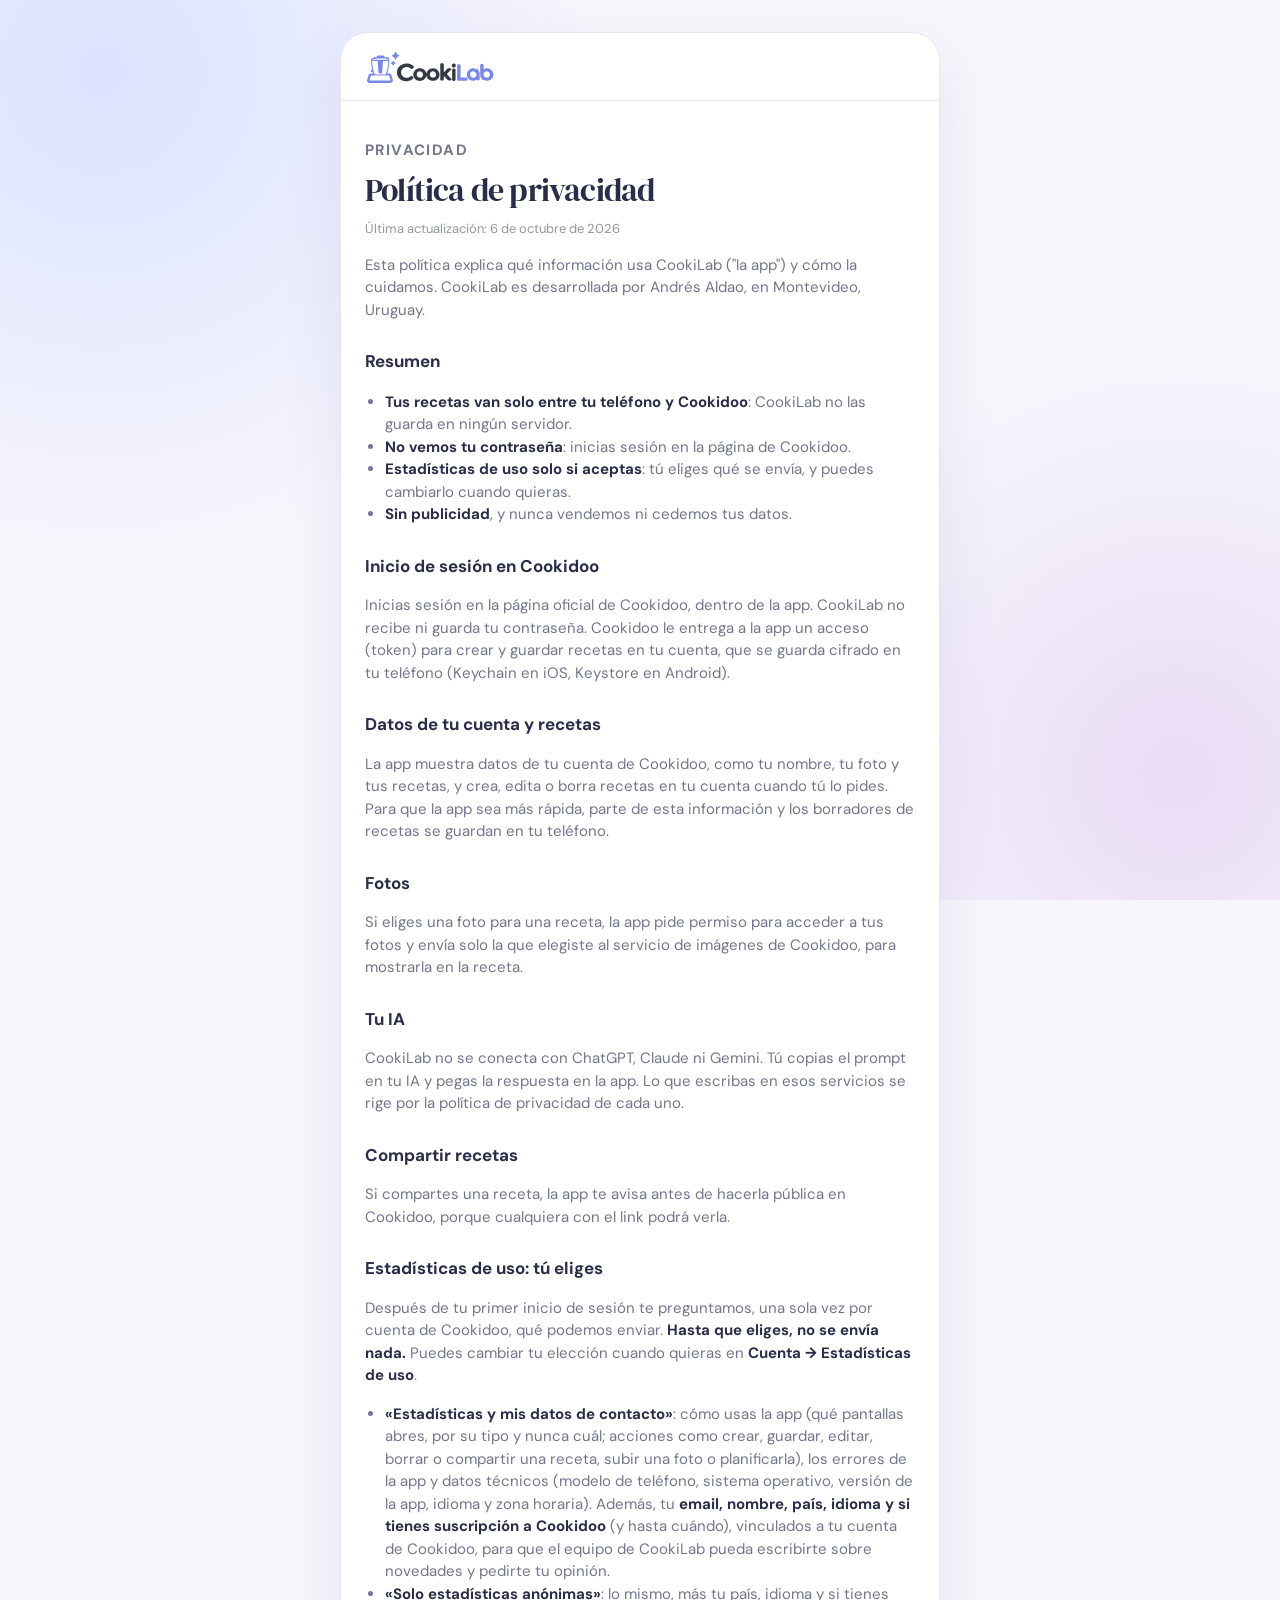
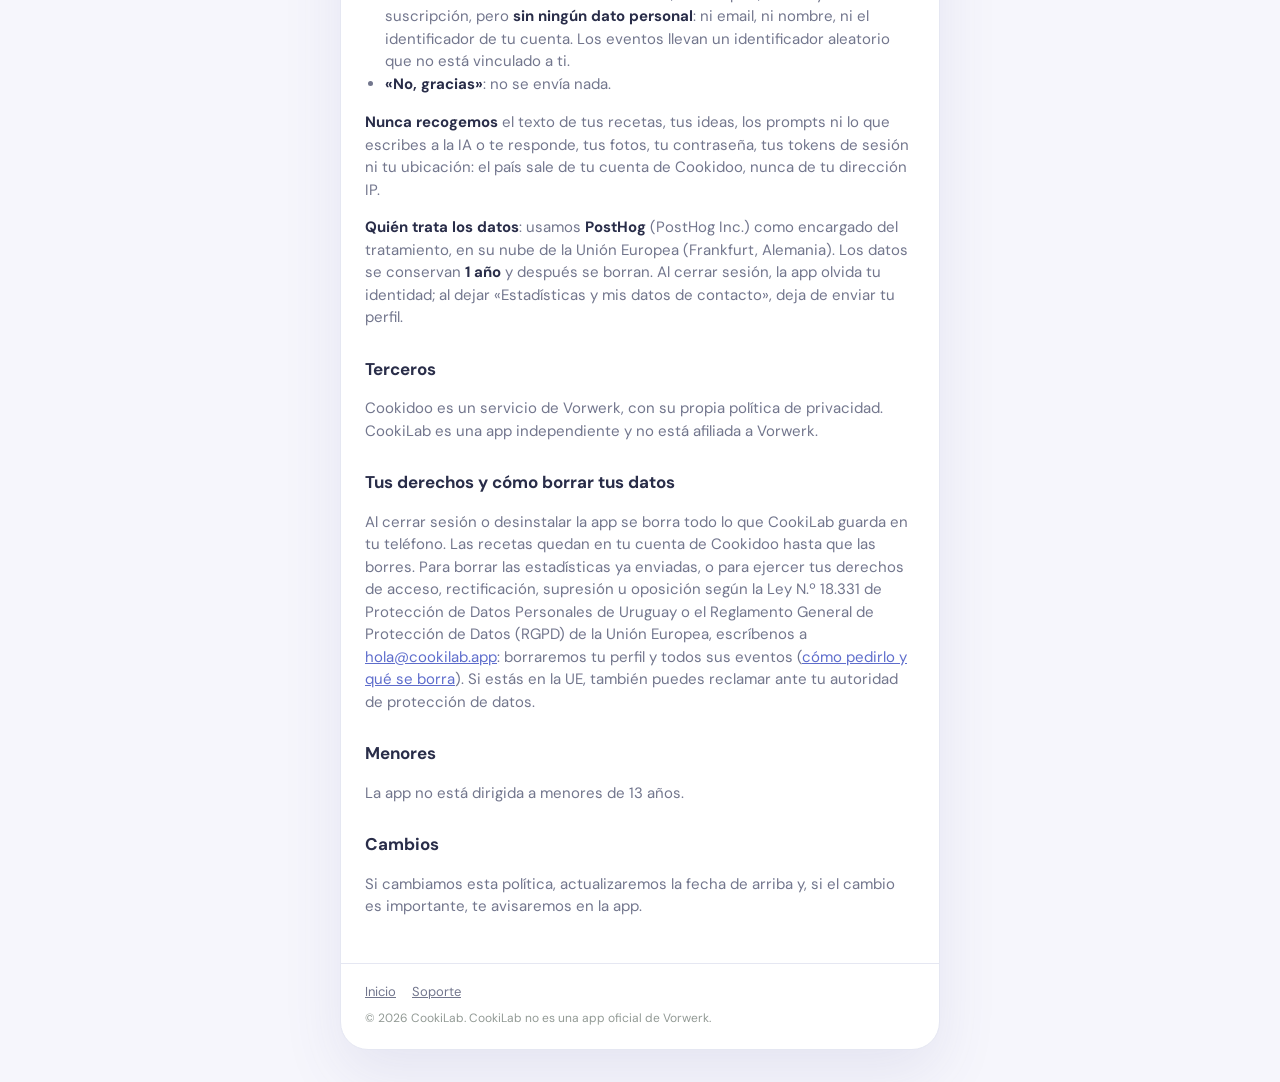
==== commit 796478fb: "Página para pedir el borrado de datos, enlazada desde la política Google Play pide una URL con los p" ====
--- a/privacidad/index.html
+++ b/privacidad/index.html
@@ -23,7 +23,7 @@
     <main class="app-body doc">
       <p class="eyebrow">Privacidad</p>
       <h1 class="display">Política de privacidad</h1>
-      <p class="updated">Última actualización: 7 de octubre de 2026</p>
+      <p class="updated">Última actualización: 6 de octubre de 2026</p>
 
       <p>Esta política explica qué información usa CookiLab ("la app") y cómo la cuidamos. CookiLab es desarrollada por Andrés Aldao, en Montevideo, Uruguay.</p>
 
@@ -31,7 +31,7 @@
       <ul>
         <li><strong>Tus recetas van solo entre tu teléfono y Cookidoo</strong>: CookiLab no las guarda en ningún servidor.</li>
         <li><strong>No vemos tu contraseña</strong>: inicias sesión en la página de Cookidoo.</li>
-        <li><strong>Estadísticas de uso para mejorar la app</strong>: incluyen tu email y tu nombre, y puedes desactivarlas cuando quieras en Cuenta.</li>
+        <li><strong>Estadísticas de uso solo si aceptas</strong>: tú eliges qué se envía, y puedes cambiarlo cuando quieras.</li>
         <li><strong>Sin publicidad</strong>, y nunca vendemos ni cedemos tus datos.</li>
       </ul>
 
@@ -50,10 +50,10 @@
       <h2>Compartir recetas</h2>
       <p>Si compartes una receta, la app te avisa antes de hacerla pública en Cookidoo, porque cualquiera con el link podrá verla.</p>
 
-      <h2>Estadísticas de uso</h2>
-      <p>Para mejorar CookiLab y poder escribirte sobre novedades, la app envía estadísticas de uso <strong>con tus datos de contacto</strong> desde que inicias sesión. La base legal es nuestro interés legítimo en mejorar la app y comunicarnos contigo sobre ella; puedes <strong>oponerte cuando quieras</strong> desde <strong>Cuenta → Estadísticas de uso</strong>, eligiendo una de estas opciones:</p>
+      <h2>Estadísticas de uso: tú eliges</h2>
+      <p>Después de tu primer inicio de sesión te preguntamos, una sola vez por cuenta de Cookidoo, qué podemos enviar. <strong>Hasta que eliges, no se envía nada.</strong> Puedes cambiar tu elección cuando quieras en <strong>Cuenta → Estadísticas de uso</strong>.</p>
       <ul>
-        <li><strong>«Estadísticas y mis datos de contacto»</strong> (la opción por defecto): cómo usas la app (qué pantallas abres, por su tipo y nunca cuál; acciones como crear, guardar, editar, borrar o compartir una receta, subir una foto o planificarla), los errores de la app y datos técnicos (modelo de teléfono, sistema operativo, versión de la app, idioma y zona horaria). Además, tu <strong>email, nombre, país, idioma y si tienes suscripción a Cookidoo</strong> (y hasta cuándo), vinculados a tu cuenta de Cookidoo, para que el equipo de CookiLab pueda escribirte sobre novedades y pedirte tu opinión.</li>
+        <li><strong>«Estadísticas y mis datos de contacto»</strong>: cómo usas la app (qué pantallas abres, por su tipo y nunca cuál; acciones como crear, guardar, editar, borrar o compartir una receta, subir una foto o planificarla), los errores de la app y datos técnicos (modelo de teléfono, sistema operativo, versión de la app, idioma y zona horaria). Además, tu <strong>email, nombre, país, idioma y si tienes suscripción a Cookidoo</strong> (y hasta cuándo), vinculados a tu cuenta de Cookidoo, para que el equipo de CookiLab pueda escribirte sobre novedades y pedirte tu opinión.</li>
         <li><strong>«Solo estadísticas anónimas»</strong>: lo mismo, más tu país, idioma y si tienes suscripción, pero <strong>sin ningún dato personal</strong>: ni email, ni nombre, ni el identificador de tu cuenta. Los eventos llevan un identificador aleatorio que no está vinculado a ti.</li>
         <li><strong>«No, gracias»</strong>: no se envía nada.</li>
       </ul>
